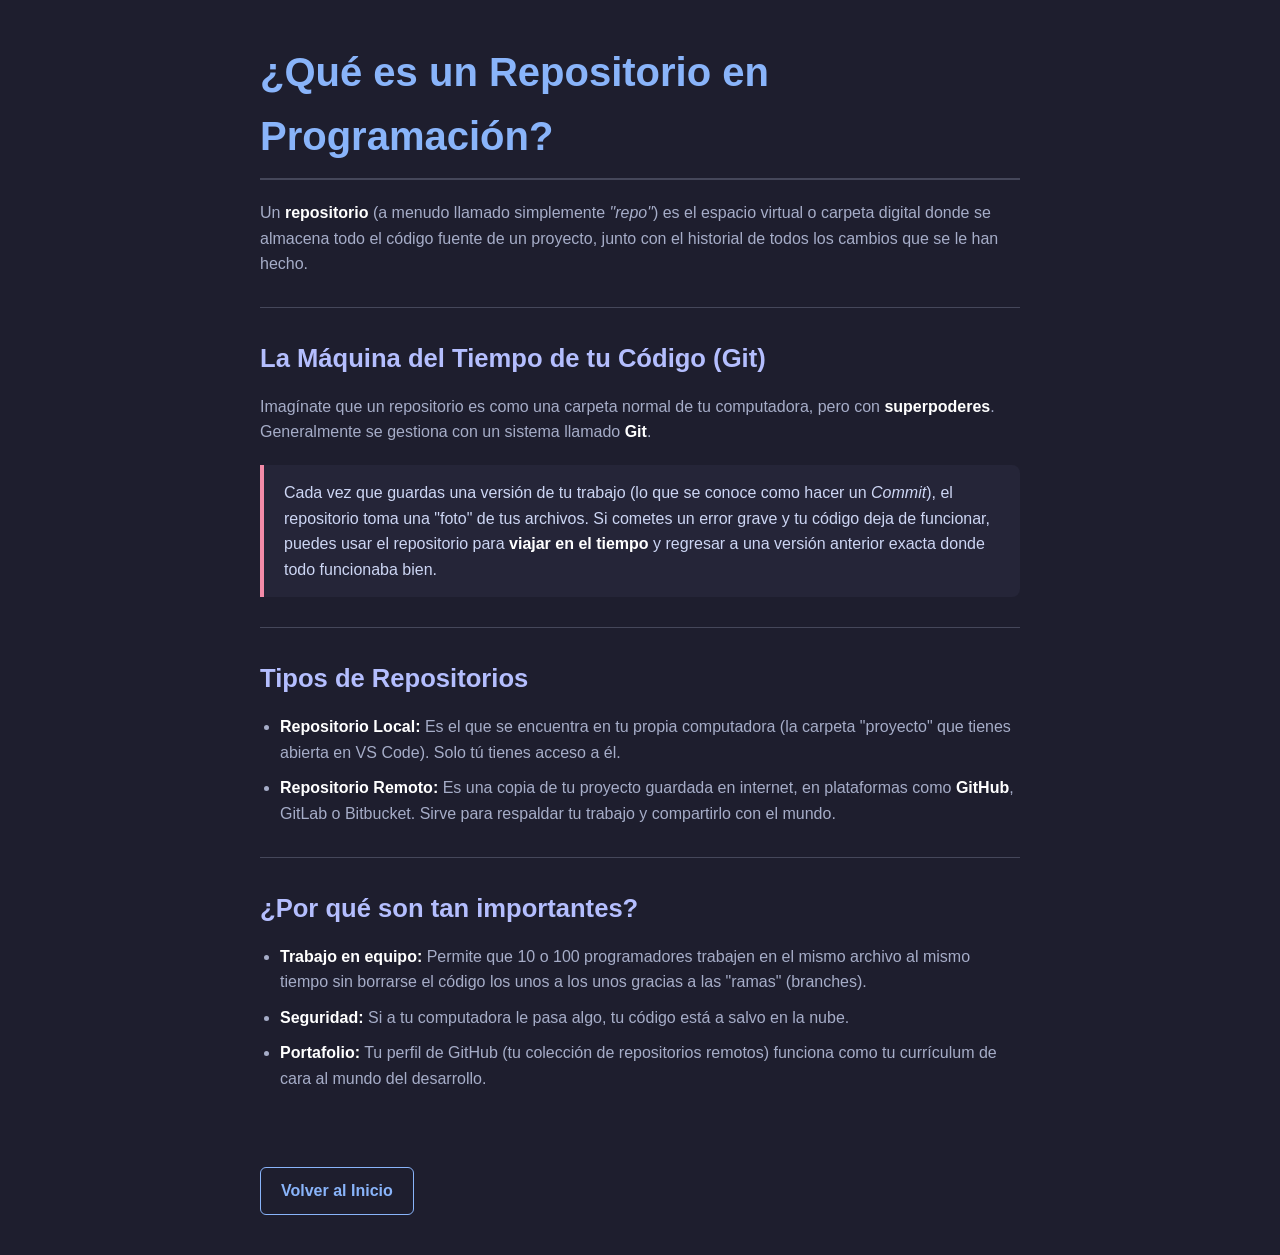
==== Repositorio.html @ 6991b13a "v0.2" ====
<!DOCTYPE html>
<html lang="es">
<head>
    <meta charset="UTF-8">
    <title>¿Qué es un Repositorio?</title>
    <link rel="stylesheet" href="style.css">
</head>
<body>

    <h1>¿Qué es un Repositorio en Programación?</h1>
    
    <p>
        Un <strong>repositorio</strong> (a menudo llamado simplemente <em>"repo"</em>) es el espacio virtual 
        o carpeta digital donde se almacena todo el código fuente de un proyecto, junto con el historial 
        de todos los cambios que se le han hecho.
    </p>

    <hr>

    <h2>La Máquina del Tiempo de tu Código (Git)</h2>
    <p>
        Imagínate que un repositorio es como una carpeta normal de tu computadora, pero con <strong>superpoderes</strong>. 
        Generalmente se gestiona con un sistema llamado <strong>Git</strong>. 
    </p>
    
    <blockquote>
        Cada vez que guardas una versión de tu trabajo (lo que se conoce como hacer un <em>Commit</em>), el repositorio 
        toma una "foto" de tus archivos. Si cometes un error grave y tu código deja de funcionar, puedes usar el repositorio 
        para <strong>viajar en el tiempo</strong> y regresar a una versión anterior exacta donde todo funcionaba bien.
    </blockquote>

    <hr>

    <h2>Tipos de Repositorios</h2>
    <ul>
        <li><strong>Repositorio Local:</strong> Es el que se encuentra en tu propia computadora (la carpeta "proyecto" que tienes abierta en VS Code). Solo tú tienes acceso a él.</li>
        <li><strong>Repositorio Remoto:</strong> Es una copia de tu proyecto guardada en internet, en plataformas como <strong>GitHub</strong>, GitLab o Bitbucket. Sirve para respaldar tu trabajo y compartirlo con el mundo.</li>
    </ul>

    <hr>

    <h2>¿Por qué son tan importantes?</h2>
    <ul>
        <li><strong>Trabajo en equipo:</strong> Permite que 10 o 100 programadores trabajen en el mismo archivo al mismo tiempo sin borrarse el código los unos a los unos gracias a las "ramas" (branches).</li>
        <li><strong>Seguridad:</strong> Si a tu computadora le pasa algo, tu código está a salvo en la nube.</li>
        <li><strong>Portafolio:</strong> Tu perfil de GitHub (tu colección de repositorios remotos) funciona como tu currículum de cara al mundo del desarrollo.</li>
    </ul>

    <br>
    <a href="index.html">Volver al Inicio</a>

</body>
</html>
---- style.css ----
/* ==========================================================================
   1. CONFIGURACIÓN GENERAL Y VARIABLES
   ========================================================================== */
:root {
    --bg-color: #1e1e2e;       /* Fondo oscuro suave (estilo VS Code) */
    --card-bg: #252538;        /* Fondo de tarjetas y bloques */
    --text-main: #cdd6f4;      /* Texto principal claro */
    --text-muted: #a6adc8;     /* Texto secundario o explicaciones */
    --accent-color: #89b4fa;   /* Azul brillante para enlaces y títulos */
    --accent-hover: #b4befe;   /* Azul claro para cuando pasas el mouse */
    --border-color: #45475a;   /* Color para líneas divisorias */
    --quote-border: #f38ba8;   /* Color rosa/rojo para destacar notas importante */
}

* {
    margin: 0;
    padding: 0;
    box-sizing: border-box;
}

body {
    font-family: 'Segoe UI', Tahoma, Geneva, Verdana, sans-serif;
    background-color: var(--bg-color);
    color: var(--text-main);
    line-height: 1.6;
    max-width: 800px;
    margin: 0 auto;
    padding: 40px 20px;
}

/* ==========================================================================
   2. TIPOGRAFÍA Y TÍTULOS
   ========================================================================== */
h1 {
    font-size: 2.5rem;
    color: var(--accent-color);
    margin-bottom: 20px;
    font-weight: 700;
    border-bottom: 2px solid var(--border-color);
    padding-bottom: 10px;
}

h2 {
    font-size: 1.6rem;
    color: var(--accent-hover);
    margin-top: 30px;
    margin-bottom: 15px;
}

h3 {
    font-size: 1.2rem;
    color: var(--text-main);
    margin-top: 20px;
    margin-bottom: 10px;
}

p {
    margin-bottom: 15px;
    color: var(--text-muted);
}

strong {
    color: #ffffff; /* Resalta las letras negritas en blanco brillante */
}

/* ==========================================================================
   3. ELEMENTOS ESTRUCTURALES (LÍNEAS, SECCIONES, CODIGO)
   ========================================================================== */
hr {
    border: 0;
    height: 1px;
    background: var(--border-color);
    margin: 30px 0;
}

/* Estilo especial para los ejemplos de código (etiquetas <code>) */
code {
    background-color: #313244;
    padding: 2px 6px;
    border-radius: 4px;
    font-family: 'Courier New', Courier, monospace;
    color: #f9e2af; /* Color amarillo suave para resaltar sintaxis */
    font-size: 0.95rem;
}

/* Estilo para las notas importantes (<blockquote>) */
blockquote {
    background-color: var(--card-bg);
    border-left: 4px solid var(--quote-border);
    padding: 15px 20px;
    margin: 20px 0;
    border-radius: 0 8px 8px 0;
}

blockquote p {
    margin-bottom: 0;
    font-style: italic;
}

/* ==========================================================================
   4. COMPONENTES: LISTAS Y ENLACES (MENÚ PRINCIPAL Y BOTONES)
   ========================================================================== */
ul {
    margin-left: 20px;
    margin-bottom: 20px;
}

li {
    margin-bottom: 10px;
    color: var(--text-muted);
}

/* Estilo base de los enlaces */
a {
    color: var(--accent-color);
    text-decoration: none;
    transition: all 0.3s ease;
    font-weight: 600;
}

a:hover {
    color: var(--accent-hover);
    text-decoration: underline;
}

/* Transformamos los enlaces del index (el menú de lista) en botones elegantes */
ul li a {
    display: inline-block;
    background-color: var(--card-bg);
    color: var(--accent-color);
    padding: 12px 24px;
    margin: 5px 0;
    border-radius: 8px;
    border: 1px solid var(--border-color);
    width: 100%; /* Hace que ocupen todo el ancho tipo tarjeta */
    max-width: 400px;
    text-decoration: none;
    box-shadow: 0 4px 6px rgba(0, 0, 0, 0.1);
}

ul li a:hover {
    background-color: var(--border-color);
    color: #ffffff;
    transform: translateY(-2px); /* Pequeño efecto de levitación */
    text-decoration: none;
}

/* Estilo para el botón de "Volver al Inicio" */
body > a[href="index.html"] {
    display: inline-block;
    margin-top: 30px;
    padding: 10px 20px;
    border: 1px solid var(--accent-color);
    border-radius: 6px;
}

body > a[href="index.html"]:hover {
    background-color: var(--accent-color);
    color: var(--bg-color);
    text-decoration: none;
}
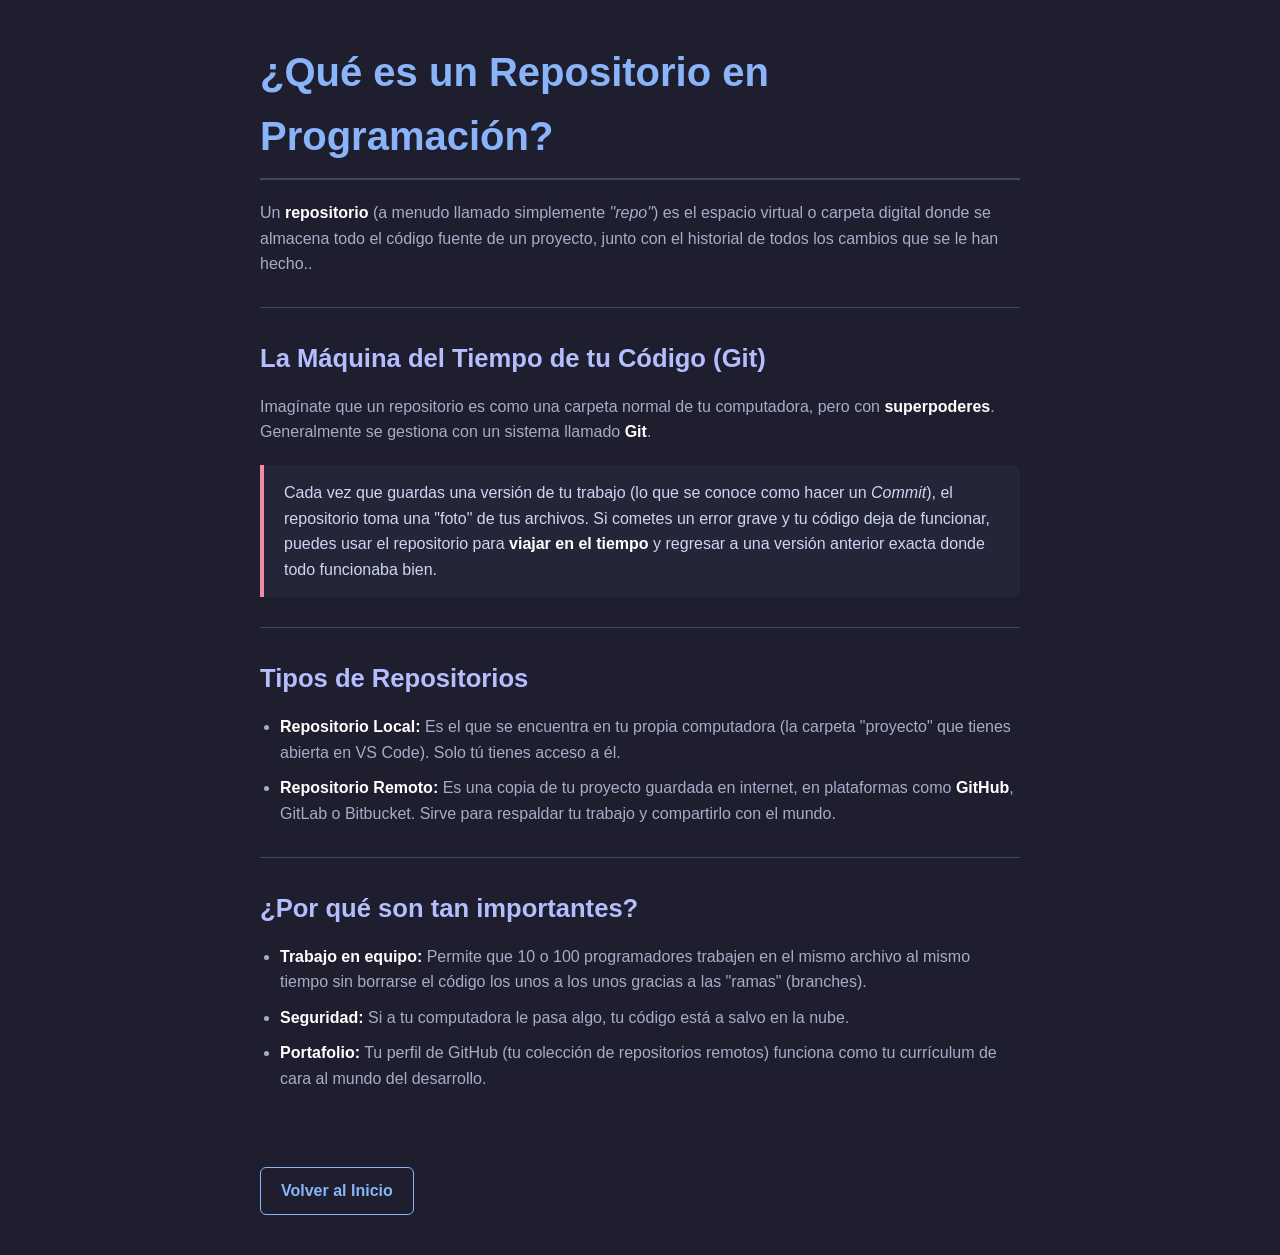
==== commit e138f922: "v0.8" ====
--- a/Repositorio.html
+++ b/Repositorio.html
@@ -12,7 +12,7 @@
     <p>
         Un <strong>repositorio</strong> (a menudo llamado simplemente <em>"repo"</em>) es el espacio virtual 
         o carpeta digital donde se almacena todo el código fuente de un proyecto, junto con el historial 
-        de todos los cambios que se le han hecho.
+        de todos los cambios que se le han hecho..
     </p>
 
     <hr>
